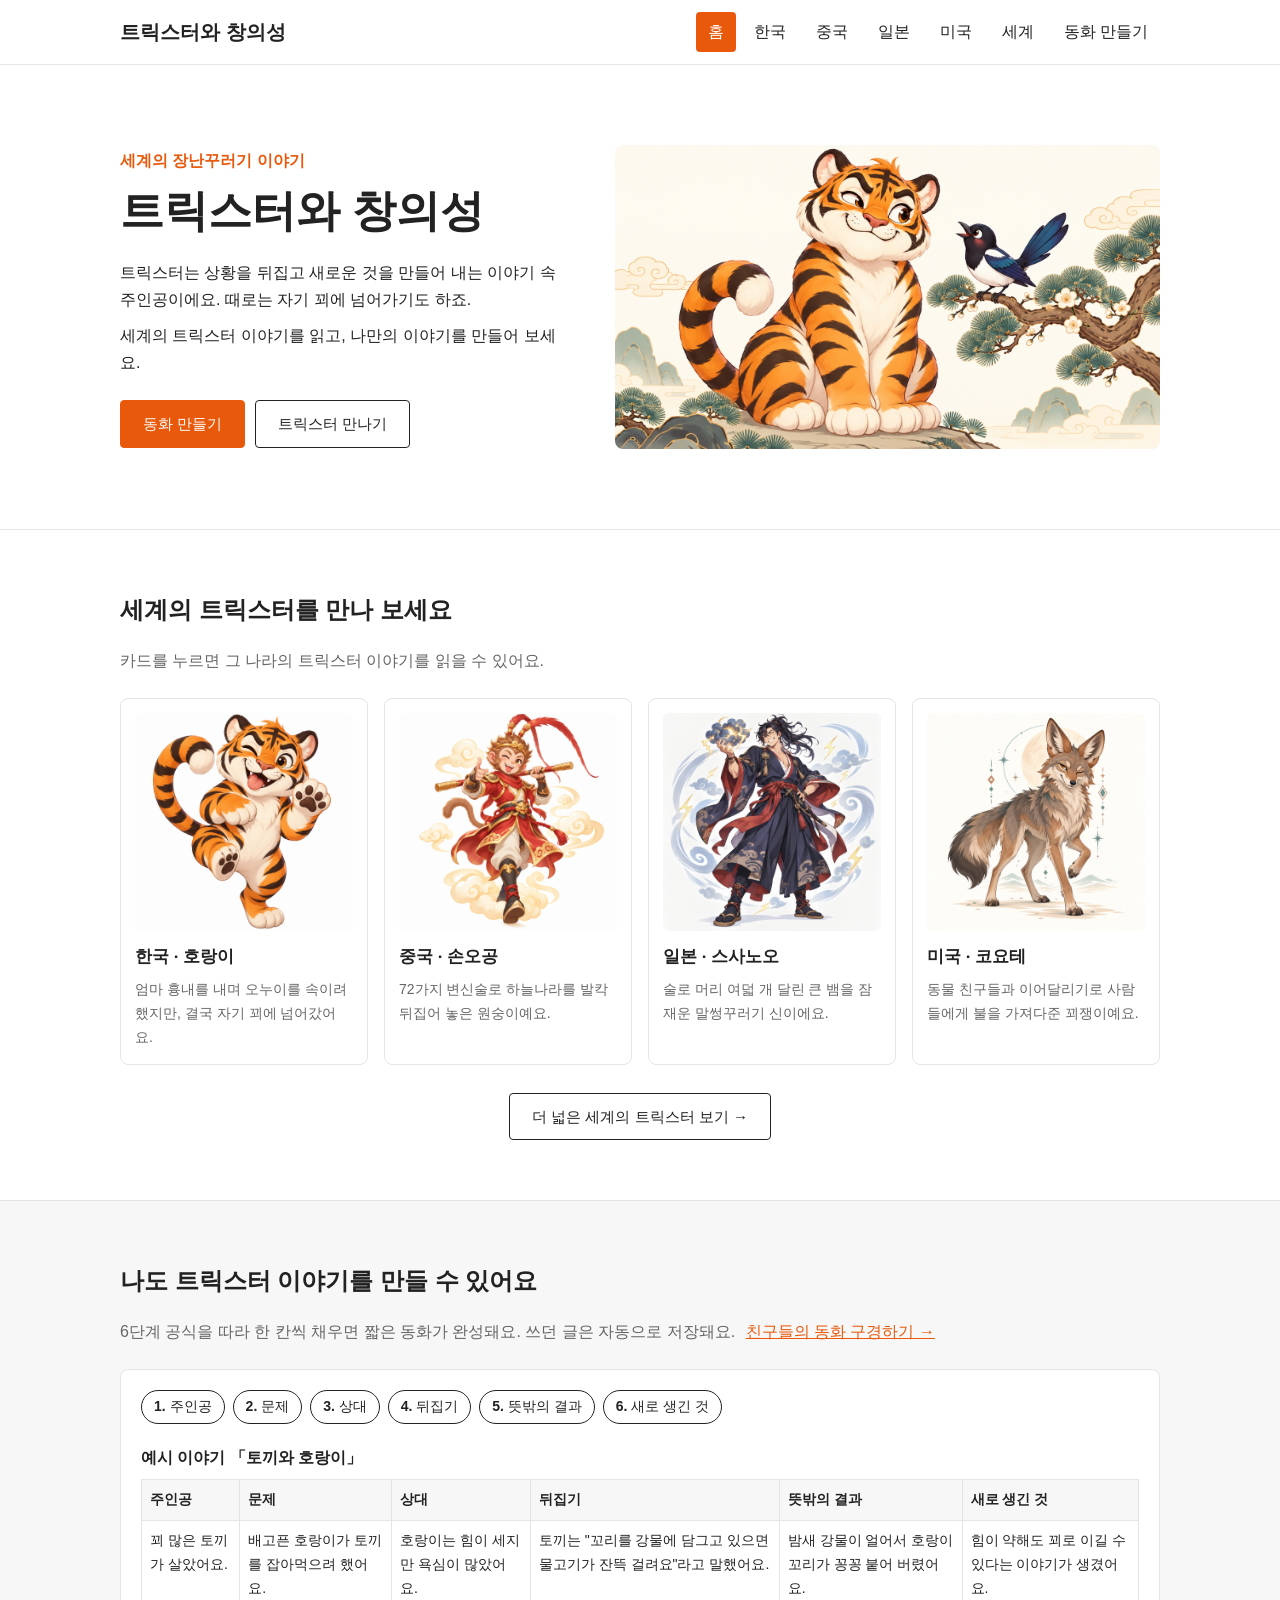
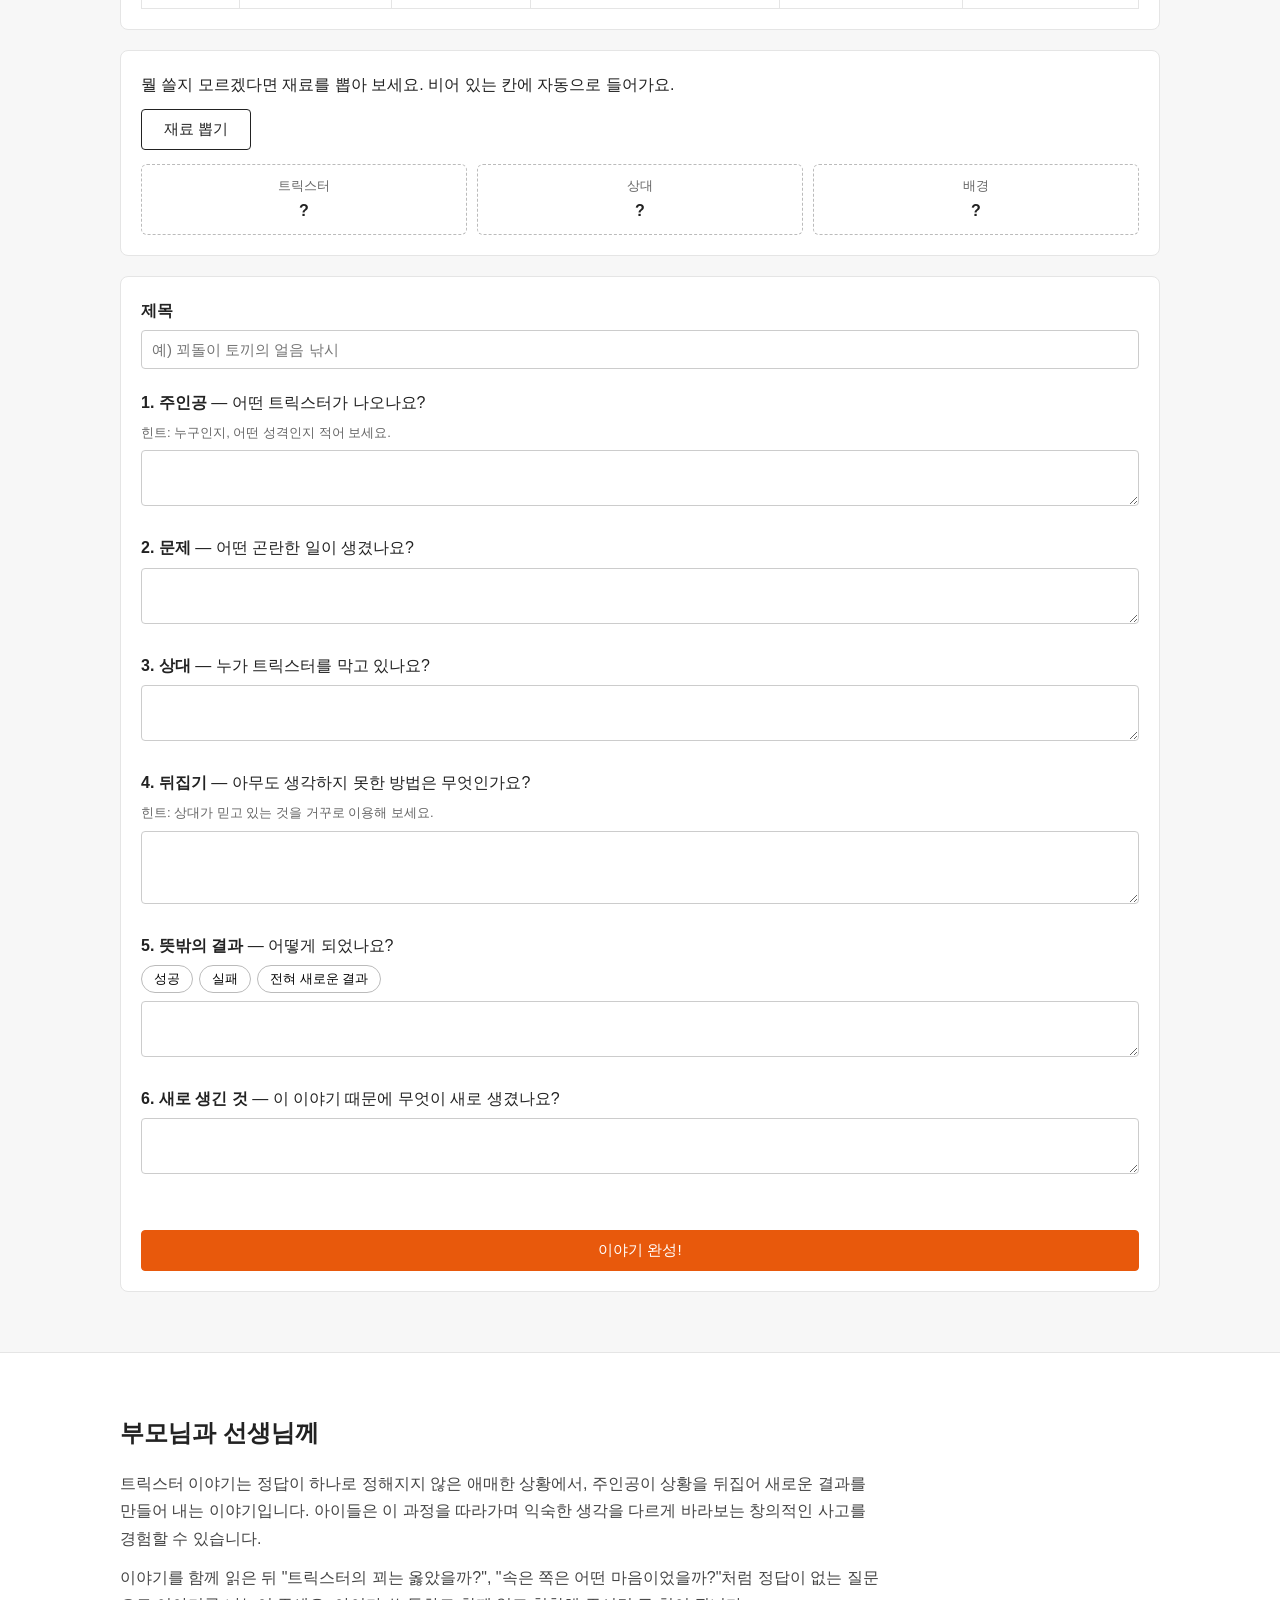
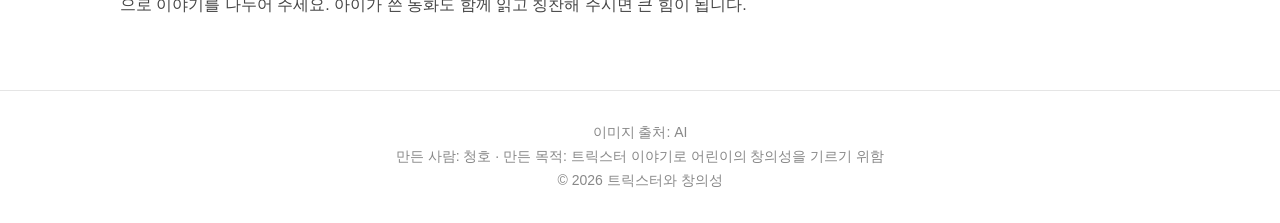
==== index0930.html @ 6929fa67 "ver1.00 Co-Authored-By: Claude Opus 5.5 <noreply@anthropic.com>" ====
<!DOCTYPE html>
<html lang="ko">
<head>
  <meta charset="UTF-8">
  <meta name="viewport" content="width=device-width, initial-scale=1.0">
  <meta name="description" content="세계의 트릭스터 이야기를 읽고, 나만의 트릭스터 동화를 만들어 보는 어린이 창의성 사이트">
  <title>트릭스터와 창의성</title>
  <link rel="stylesheet" href="css/common.css">
  <link rel="stylesheet" href="css/main.css">
</head>
<body>

  <!-- ① 헤더 (메뉴) -->
  <header class="header">
    <div class="container header-inner">
      <a href="index0930.html" class="logo">트릭스터와 창의성</a>

      <!-- 휴대폰에서만 보이는 메뉴 열기 버튼 -->
      <button type="button" class="menu-toggle" aria-label="메뉴 열기">
        <span></span><span></span><span></span>
      </button>

      <nav>
        <ul class="nav-menu">
          <li><a href="index0930.html" class="active">홈</a></li>
          <li><a href="html/korea.html">한국</a></li>
          <li><a href="html/china.html">중국</a></li>
          <li><a href="html/japan.html">일본</a></li>
          <li><a href="html/usa.html">미국</a></li>
          <li><a href="html/world.html">세계</a></li>
          <li><a href="#write">동화 만들기</a></li>
        </ul>
      </nav>
    </div>
  </header>

  <main>
    <!-- ② 히어로 -->
    <section class="hero">
      <div class="container hero-inner">
        <div class="hero-text">
          <p class="hero-label">세계의 장난꾸러기 이야기</p>
          <h1>트릭스터와 창의성</h1>
          <p>
            트릭스터는 상황을 뒤집고 새로운 것을 만들어 내는 이야기 속 주인공이에요.
            때로는 자기 꾀에 넘어가기도 하죠.
          </p>
          <p>세계의 트릭스터 이야기를 읽고, 나만의 이야기를 만들어 보세요.</p>
          <div class="hero-buttons">
            <a href="#write" class="btn btn-dark">동화 만들기</a>
            <a href="#tricksters" class="btn">트릭스터 만나기</a>
          </div>
        </div>
        <img src="img/tiger_main.png" alt="소나무 가지 위의 까치를 바라보며 웃고 있는 호랑이" class="hero-img">
      </div>
    </section>

    <!-- ③ 대표 트릭스터 -->
    <section id="tricksters" class="section">
      <div class="container">
        <h2 class="section-title">세계의 트릭스터를 만나 보세요</h2>
        <p class="section-desc">카드를 누르면 그 나라의 트릭스터 이야기를 읽을 수 있어요.</p>

        <div class="trickster-list">
          <a href="html/korea.html#tiger" class="trickster-card">
            <img src="img/k_tiger.png" alt="한쪽 눈을 찡긋하며 장난스럽게 춤추는 호랑이" class="card-img">
            <h3>한국 · 호랑이</h3>
            <p>엄마 흉내를 내며 오누이를 속이려 했지만, 결국 자기 꾀에 넘어갔어요.</p>
          </a>
          <a href="html/china.html#wukong" class="trickster-card">
            <img src="img/c_sonogong.png" alt="여의봉을 어깨에 메고 구름 위를 걷는 손오공" class="card-img">
            <h3>중국 · 손오공</h3>
            <p>72가지 변신술로 하늘나라를 발칵 뒤집어 놓은 원숭이예요.</p>
          </a>
          <a href="html/japan.html#susanoo" class="trickster-card">
            <img src="img/j_susano.png" alt="손 위에 번개 구름을 띄우고 웃고 있는 스사노오" class="card-img">
            <h3>일본 · 스사노오</h3>
            <p>술로 머리 여덟 개 달린 큰 뱀을 잠재운 말썽꾸러기 신이에요.</p>
          </a>
          <a href="html/usa.html#coyote" class="trickster-card">
            <img src="img/a_coyote.png" alt="보름달 앞에서 한쪽 눈을 찡긋하는 코요테" class="card-img">
            <h3>미국 · 코요테</h3>
            <p>동물 친구들과 이어달리기로 사람들에게 불을 가져다준 꾀쟁이예요.</p>
          </a>
        </div>

        <div class="center">
          <a href="html/world.html" class="btn">더 넓은 세계의 트릭스터 보기 →</a>
        </div>
      </div>
    </section>

    <!-- ④ 동화 만들기 (글쓰기) -->
    <section id="write" class="section write-section">
      <div class="container">
        <h2 class="section-title">나도 트릭스터 이야기를 만들 수 있어요</h2>
        <p class="section-desc">
          6단계 공식을 따라 한 칸씩 채우면 짧은 동화가 완성돼요. 쓰던 글은 자동으로 저장돼요.
          <a href="html/board.html" class="board-link">친구들의 동화 구경하기 →</a>
        </p>

        <!-- 이야기 공식 + 예시 -->
        <div class="formula">
          <ol class="formula-steps">
            <li>주인공</li>
            <li>문제</li>
            <li>상대</li>
            <li>뒤집기</li>
            <li>뜻밖의 결과</li>
            <li>새로 생긴 것</li>
          </ol>

          <p class="example-title">예시 이야기 「토끼와 호랑이」</p>
          <div class="table-wrap">
            <table class="example-table">
              <tr>
                <th>주인공</th><th>문제</th><th>상대</th><th>뒤집기</th><th>뜻밖의 결과</th><th>새로 생긴 것</th>
              </tr>
              <tr>
                <td>꾀 많은 토끼가 살았어요.</td>
                <td>배고픈 호랑이가 토끼를 잡아먹으려 했어요.</td>
                <td>호랑이는 힘이 세지만 욕심이 많았어요.</td>
                <td>토끼는 "꼬리를 강물에 담그고 있으면 물고기가 잔뜩 걸려요"라고 말했어요.</td>
                <td>밤새 강물이 얼어서 호랑이 꼬리가 꽁꽁 붙어 버렸어요.</td>
                <td>힘이 약해도 꾀로 이길 수 있다는 이야기가 생겼어요.</td>
              </tr>
            </table>
          </div>
        </div>

        <!-- 이야기 재료 뽑기 -->
        <div class="pick-box">
          <p>뭘 쓸지 모르겠다면 재료를 뽑아 보세요. 비어 있는 칸에 자동으로 들어가요.</p>
          <button type="button" id="pick-btn" class="btn">재료 뽑기</button>
          <div class="pick-result">
            <div class="pick-item"><span>트릭스터</span><strong id="pick-trickster">?</strong></div>
            <div class="pick-item"><span>상대</span><strong id="pick-rival">?</strong></div>
            <div class="pick-item"><span>배경</span><strong id="pick-place">?</strong></div>
          </div>
        </div>

        <!-- 이야기 쓰기 -->
        <form id="story-form" class="story-form">
          <label class="field">
            <span class="field-name">제목</span>
            <input type="text" id="story-title" maxlength="40" placeholder="예) 꾀돌이 토끼의 얼음 낚시">
          </label>

          <div class="step-box">
            <label for="step1"><b>1. 주인공</b> — 어떤 트릭스터가 나오나요?</label>
            <p class="hint">힌트: 누구인지, 어떤 성격인지 적어 보세요.</p>
            <textarea id="step1" rows="2"></textarea>
          </div>

          <div class="step-box">
            <label for="step2"><b>2. 문제</b> — 어떤 곤란한 일이 생겼나요?</label>
            <textarea id="step2" rows="2"></textarea>
          </div>

          <div class="step-box">
            <label for="step3"><b>3. 상대</b> — 누가 트릭스터를 막고 있나요?</label>
            <textarea id="step3" rows="2"></textarea>
          </div>

          <div class="step-box">
            <label for="step4"><b>4. 뒤집기</b> — 아무도 생각하지 못한 방법은 무엇인가요?</label>
            <p class="hint">힌트: 상대가 믿고 있는 것을 거꾸로 이용해 보세요.</p>
            <textarea id="step4" rows="3"></textarea>
          </div>

          <div class="step-box">
            <label for="step5"><b>5. 뜻밖의 결과</b> — 어떻게 되었나요?</label>
            <div class="choices">
              <button type="button" class="choice" data-result="성공">성공</button>
              <button type="button" class="choice" data-result="실패">실패</button>
              <button type="button" class="choice" data-result="전혀 새로운 결과">전혀 새로운 결과</button>
            </div>
            <textarea id="step5" rows="2"></textarea>
          </div>

          <div class="step-box">
            <label for="step6"><b>6. 새로 생긴 것</b> — 이 이야기 때문에 무엇이 새로 생겼나요?</label>
            <textarea id="step6" rows="2"></textarea>
          </div>

          <p id="form-message" class="form-message"></p>
          <button type="submit" class="btn btn-dark btn-wide">이야기 완성!</button>
        </form>

        <!-- 완성된 동화: [이야기 완성!]을 누르면 나타나요 -->
        <div id="result" class="result" hidden>
          <p class="result-label">나의 트릭스터 동화</p>
          <h3 id="result-title"></h3>
          <p id="result-choice" class="result-choice"></p>
          <p id="result-body" class="result-body"></p>

          <div class="think">
            <p><b>생각해 볼까요?</b></p>
            <ul>
              <li>내가 뒤집은 방법은 새로웠나요?</li>
              <li>속은 쪽은 어떤 기분이었을까요?</li>
              <li>이야기 때문에 무엇이 새로 생겼나요?</li>
            </ul>
          </div>

          <div class="result-buttons">
            <button type="button" id="rewrite-btn" class="btn">다시 쓰기</button>
            <a href="#tricksters" class="btn">트릭스터 이야기 읽으러 가기</a>
            <button type="button" id="board-btn" class="btn btn-dark">게시판에 올리기</button>
          </div>
        </div>
      </div>
    </section>

    <!-- ⑤ 부모님과 선생님께 -->
    <section class="section">
      <div class="container parents">
        <h2 class="section-title">부모님과 선생님께</h2>
        <p>
          트릭스터 이야기는 정답이 하나로 정해지지 않은 애매한 상황에서, 주인공이 상황을 뒤집어
          새로운 결과를 만들어 내는 이야기입니다. 아이들은 이 과정을 따라가며 익숙한 생각을
          다르게 바라보는 창의적인 사고를 경험할 수 있습니다.
        </p>
        <p>
          이야기를 함께 읽은 뒤 "트릭스터의 꾀는 옳았을까?", "속은 쪽은 어떤 마음이었을까?"처럼
          정답이 없는 질문으로 이야기를 나누어 주세요. 아이가 쓴 동화도 함께 읽고 칭찬해 주시면
          큰 힘이 됩니다.
        </p>
      </div>
    </section>
  </main>

  <!-- ⑥ 푸터 -->
  <footer class="footer">
    <div class="container">
      <p>이미지 출처: AI</p>
      <p>만든 사람: 청호 · 만든 목적: 트릭스터 이야기로 어린이의 창의성을 기르기 위함</p>
      <p>&copy; <span id="year"></span> 트릭스터와 창의성</p>
    </div>
  </footer>

  <script src="js/common.js"></script>
  <script src="js/main.js"></script>
</body>
</html>
---- css/common.css ----
/* =========================================
   common.css
   모든 페이지가 함께 쓰는 스타일 (기본 설정, 헤더, 버튼, 푸터)
   ========================================= */

/* ----- 색상 모음: 여기만 바꾸면 사이트 전체 색이 바뀌어요 ----- */
:root {
  --text-color: #222222;   /* 기본 글자색 */
  --sub-color: #666666;    /* 설명 글자색 */
  --point-color: #e8590c;  /* 강조색 (주요 버튼, 현재 메뉴) */
  --line-color: #e5e5e5;   /* 구분선 */
  --soft-bg: #f7f7f7;      /* 연한 회색 배경 */
}

/* ----- 기본 설정 ----- */
* {
  margin: 0;
  padding: 0;
  box-sizing: border-box;
}

html {
  scroll-behavior: smooth;
}

/* 링크로 이동했을 때 고정된 헤더에 제목이 가려지지 않게 */
[id] {
  scroll-margin-top: 80px;
}

body {
  font-family: "Noto Sans KR", "Malgun Gothic", sans-serif;
  background-color: #ffffff;
  color: var(--text-color);
  line-height: 1.7;
}

a {
  color: inherit;
  text-decoration: none;
}

ul {
  list-style: none;
}

/* 내용 폭을 가운데로 맞추는 상자 */
.container {
  max-width: 1080px;
  margin: 0 auto;
  padding: 0 20px;
}

/* 페이지 안의 큰 구역 */
.section {
  padding: 60px 0;
  border-top: 1px solid var(--line-color);
}

.section-title {
  font-size: 24px;
  margin-bottom: 16px;
}

/* ----- 헤더 ----- */
.header {
  position: sticky;
  top: 0;
  z-index: 10;
  background-color: #ffffff;
  border-bottom: 1px solid var(--line-color);
}

.header-inner {
  display: flex;
  justify-content: space-between;
  align-items: center;
  height: 64px;
}

.logo {
  font-size: 20px;
  font-weight: bold;
}

.nav-menu {
  display: flex;
  gap: 6px;
}

.nav-menu a {
  display: block;
  padding: 6px 12px;
  border-radius: 4px;
}

.nav-menu a:hover {
  background-color: var(--soft-bg);
}

/* 지금 보고 있는 페이지의 메뉴 */
.nav-menu a.active {
  background-color: var(--point-color);
  color: #ffffff;
}

/* 휴대폰에서만 보이는 메뉴 열기 버튼 */
.menu-toggle {
  display: none;
  flex-direction: column;
  justify-content: center;
  gap: 4px;
  width: 40px;
  height: 36px;
  padding: 0 9px;
  border: 1px solid var(--text-color);
  border-radius: 4px;
  background-color: #ffffff;
  cursor: pointer;
}

.menu-toggle span {
  display: block;
  height: 2px;
  background-color: var(--text-color);
}

/* ----- 페이지 맨 위 소개 (지역, 동화 만들기, 게시판 페이지) ----- */
.page-intro {
  padding: 60px 0 40px;
}

.page-intro h1 {
  font-size: 34px;
  margin-bottom: 12px;
}

.page-intro p {
  color: var(--sub-color);
}

/* ----- 버튼 ----- */
.btn {
  display: inline-block;
  padding: 10px 22px;
  border: 1px solid var(--text-color);
  border-radius: 4px;
  background-color: #ffffff;
  color: var(--text-color);
  font-size: 15px;
  font-family: inherit;
  cursor: pointer;
}

.btn:hover {
  background-color: var(--soft-bg);
}

/* 다음 행동으로 이끄는 주요 버튼 */
.btn-dark {
  background-color: var(--point-color);
  border-color: var(--point-color);
  color: #ffffff;
}

.btn-dark:hover {
  background-color: #c94c0a;
}

/* ----- 이미지 자리 (나중에 <img>로 바꾸세요) ----- */
.img-box {
  display: flex;
  justify-content: center;
  align-items: center;
  background-color: #eeeeee;
  color: #999999;
  font-size: 14px;
  border-radius: 6px;
}

/* ----- 푸터 ----- */
.footer {
  padding: 30px 0;
  border-top: 1px solid var(--line-color);
  color: #888888;
  font-size: 14px;
  text-align: center;
}

/* ----- 휴대폰 화면 (768px 이하) ----- */
@media (max-width: 768px) {
  .menu-toggle {
    display: flex;
  }

  /* 메뉴는 평소에 숨겨 두고, 메뉴 열기 버튼을 누르면 보여줌 */
  .nav-menu {
    display: none;
    position: absolute;
    top: 64px;
    left: 0;
    right: 0;
    flex-direction: column;
    gap: 0;
    padding: 10px 20px;
    background-color: #ffffff;
    border-bottom: 1px solid var(--line-color);
  }

  .nav-menu.open {
    display: flex;
  }

  .nav-menu a {
    padding: 10px 12px;
  }

  .page-intro h1 {
    font-size: 26px;
  }

  .section {
    padding: 40px 0;
  }
}
---- css/main.css ----
/* =========================================
   main.css
   메인화면(index0930.html)에서만 쓰는 스타일
   ========================================= */

.section-desc {
  color: var(--sub-color);
  margin-bottom: 24px;
}

.board-link {
  display: inline-block;
  margin-left: 6px;
  color: var(--point-color);
  text-decoration: underline;
}

.center {
  text-align: center;
  margin-top: 28px;
}

/* ----- ② 히어로 ----- */
.hero {
  padding: 80px 0;
}

.hero-inner {
  display: flex;
  align-items: center;
  gap: 40px;
}

.hero-text {
  flex: 1;
}

.hero-label {
  color: var(--point-color);
  font-weight: bold;
  margin-bottom: 8px;
}

.hero h1 {
  font-size: 44px;
  line-height: 1.3;
  margin-bottom: 20px;
}

.hero-text p {
  margin-bottom: 8px;
}

.hero-buttons {
  display: flex;
  gap: 10px;
  margin-top: 24px;
}

/* 가로로 긴 그림: 글 옆 칸을 채우고 원래 비율 그대로 보여줌 */
.hero-img {
  display: block;
  flex: 1.2;
  min-width: 0;
  width: 100%;
  height: auto;
  border-radius: 8px;
}

/* ----- ③ 대표 트릭스터 카드 ----- */
.trickster-list {
  display: grid;
  grid-template-columns: repeat(4, 1fr); /* 한 줄에 4개 */
  gap: 16px;
}

.trickster-card {
  display: block;
  padding: 14px;
  border: 1px solid var(--line-color);
  border-radius: 8px;
}

.trickster-card:hover {
  border-color: var(--point-color);
}

/* 카드 그림: 정사각형으로 보여줌 (그림이 정사각형이라 잘리지 않아요) */
.card-img {
  display: block;
  width: 100%;
  aspect-ratio: 1 / 1;
  margin-bottom: 12px;
  object-fit: cover;
  border-radius: 6px;
  background-color: #eeeeee;
}

.trickster-card h3 {
  font-size: 17px;
  margin-bottom: 6px;
}

.trickster-card p {
  font-size: 14px;
  color: var(--sub-color);
}

/* ----- ④ 동화 만들기 ----- */
.write-section {
  background-color: var(--soft-bg);
}

/* 이야기 공식 */
.formula {
  background-color: #ffffff;
  border: 1px solid var(--line-color);
  border-radius: 8px;
  padding: 20px;
  margin-bottom: 20px;
}

.formula-steps {
  display: flex;
  flex-wrap: wrap;
  gap: 8px;
  list-style: none;
  counter-reset: step;
  margin-bottom: 20px;
}

.formula-steps li {
  counter-increment: step;
  padding: 4px 12px;
  border: 1px solid var(--text-color);
  border-radius: 20px;
  font-size: 14px;
}

.formula-steps li::before {
  content: counter(step) ". ";
  font-weight: bold;
}

.example-title {
  font-weight: bold;
  margin-bottom: 8px;
}

/* 표가 화면보다 넓으면 표만 옆으로 밀어서 보기 */
.table-wrap {
  overflow-x: auto;
}

.example-table {
  width: 100%;
  min-width: 640px;
  border-collapse: collapse;
  font-size: 14px;
}

.example-table th,
.example-table td {
  border: 1px solid var(--line-color);
  padding: 8px;
  text-align: left;
  vertical-align: top;
}

.example-table th {
  background-color: var(--soft-bg);
}

/* 재료 뽑기 */
.pick-box {
  background-color: #ffffff;
  border: 1px solid var(--line-color);
  border-radius: 8px;
  padding: 20px;
  margin-bottom: 20px;
}

.pick-box p {
  margin-bottom: 10px;
}

.pick-result {
  display: grid;
  grid-template-columns: repeat(3, 1fr);
  gap: 10px;
  margin-top: 14px;
}

.pick-item {
  border: 1px dashed #bbbbbb;
  border-radius: 6px;
  padding: 10px;
  text-align: center;
}

.pick-item span {
  display: block;
  font-size: 13px;
  color: var(--sub-color);
}

/* 이야기 쓰기 */
.story-form {
  background-color: #ffffff;
  border: 1px solid var(--line-color);
  border-radius: 8px;
  padding: 20px;
}

.field-name {
  display: block;
  font-weight: bold;
  margin-bottom: 6px;
}

.story-form input,
.story-form textarea {
  width: 100%;
  padding: 10px;
  border: 1px solid #cccccc;
  border-radius: 4px;
  font-size: 15px;
  font-family: inherit;
  resize: vertical;
}

.story-form input:focus,
.story-form textarea:focus {
  outline: 2px solid var(--point-color);
  border-color: transparent;
}

.step-box {
  margin-top: 20px;
}

.step-box label {
  display: block;
  margin-bottom: 6px;
}

.hint {
  font-size: 13px;
  color: var(--sub-color);
  margin-bottom: 6px;
}

/* 뜻밖의 결과 선택 버튼 */
.choices {
  display: flex;
  flex-wrap: wrap;
  gap: 6px;
  margin-bottom: 8px;
}

.choice {
  padding: 4px 12px;
  border: 1px solid #bbbbbb;
  border-radius: 20px;
  background-color: #ffffff;
  font-family: inherit;
  cursor: pointer;
}

.choice.selected {
  background-color: var(--text-color);
  border-color: var(--text-color);
  color: #ffffff;
}

.form-message {
  min-height: 24px;
  margin: 16px 0 8px;
  color: #d6336c;
  font-size: 14px;
}

.btn-wide {
  width: 100%;
}

/* 완성된 동화 */
.result {
  margin-top: 24px;
  background-color: #ffffff;
  border: 2px solid var(--point-color);
  border-radius: 8px;
  padding: 28px;
}

.result-label {
  color: var(--point-color);
  font-weight: bold;
  font-size: 14px;
}

.result h3 {
  font-size: 24px;
  margin: 4px 0 6px;
}

.result-choice {
  font-size: 14px;
  color: var(--sub-color);
  margin-bottom: 14px;
}

.result-body {
  font-size: 17px;
  line-height: 1.9;
  margin-bottom: 24px;
}

.think {
  background-color: var(--soft-bg);
  border-radius: 6px;
  padding: 14px 18px;
  margin-bottom: 20px;
}

.think ul {
  list-style: disc;
  padding-left: 20px;
}

.result-buttons {
  display: flex;
  flex-wrap: wrap;
  gap: 8px;
}

/* ----- ⑤ 부모님과 선생님께 ----- */
.parents p {
  max-width: 760px;
  margin-bottom: 12px;
  color: #444444;
}

/* ----- 휴대폰 화면 (768px 이하) ----- */
@media (max-width: 768px) {
  .hero {
    padding: 40px 0;
  }

  /* 글과 이미지를 세로로 쌓기 */
  .hero-inner {
    flex-direction: column-reverse;
    gap: 24px;
  }

  .hero-img {
    flex: none;
  }

  .hero h1 {
    font-size: 32px;
  }

  /* 주요 버튼을 가로 전체 너비로 */
  .hero-buttons {
    flex-direction: column;
  }

  .hero-buttons .btn {
    text-align: center;
  }

  /* 카드를 2×2로 */
  .trickster-list {
    grid-template-columns: repeat(2, 1fr);
    gap: 10px;
  }

  .trickster-card p {
    display: none; /* 좁은 화면에서는 설명 숨기기 */
  }

  .pick-result {
    grid-template-columns: 1fr;
  }

  .result {
    padding: 20px;
  }

  .result-buttons .btn {
    width: 100%;
    text-align: center;
  }
}
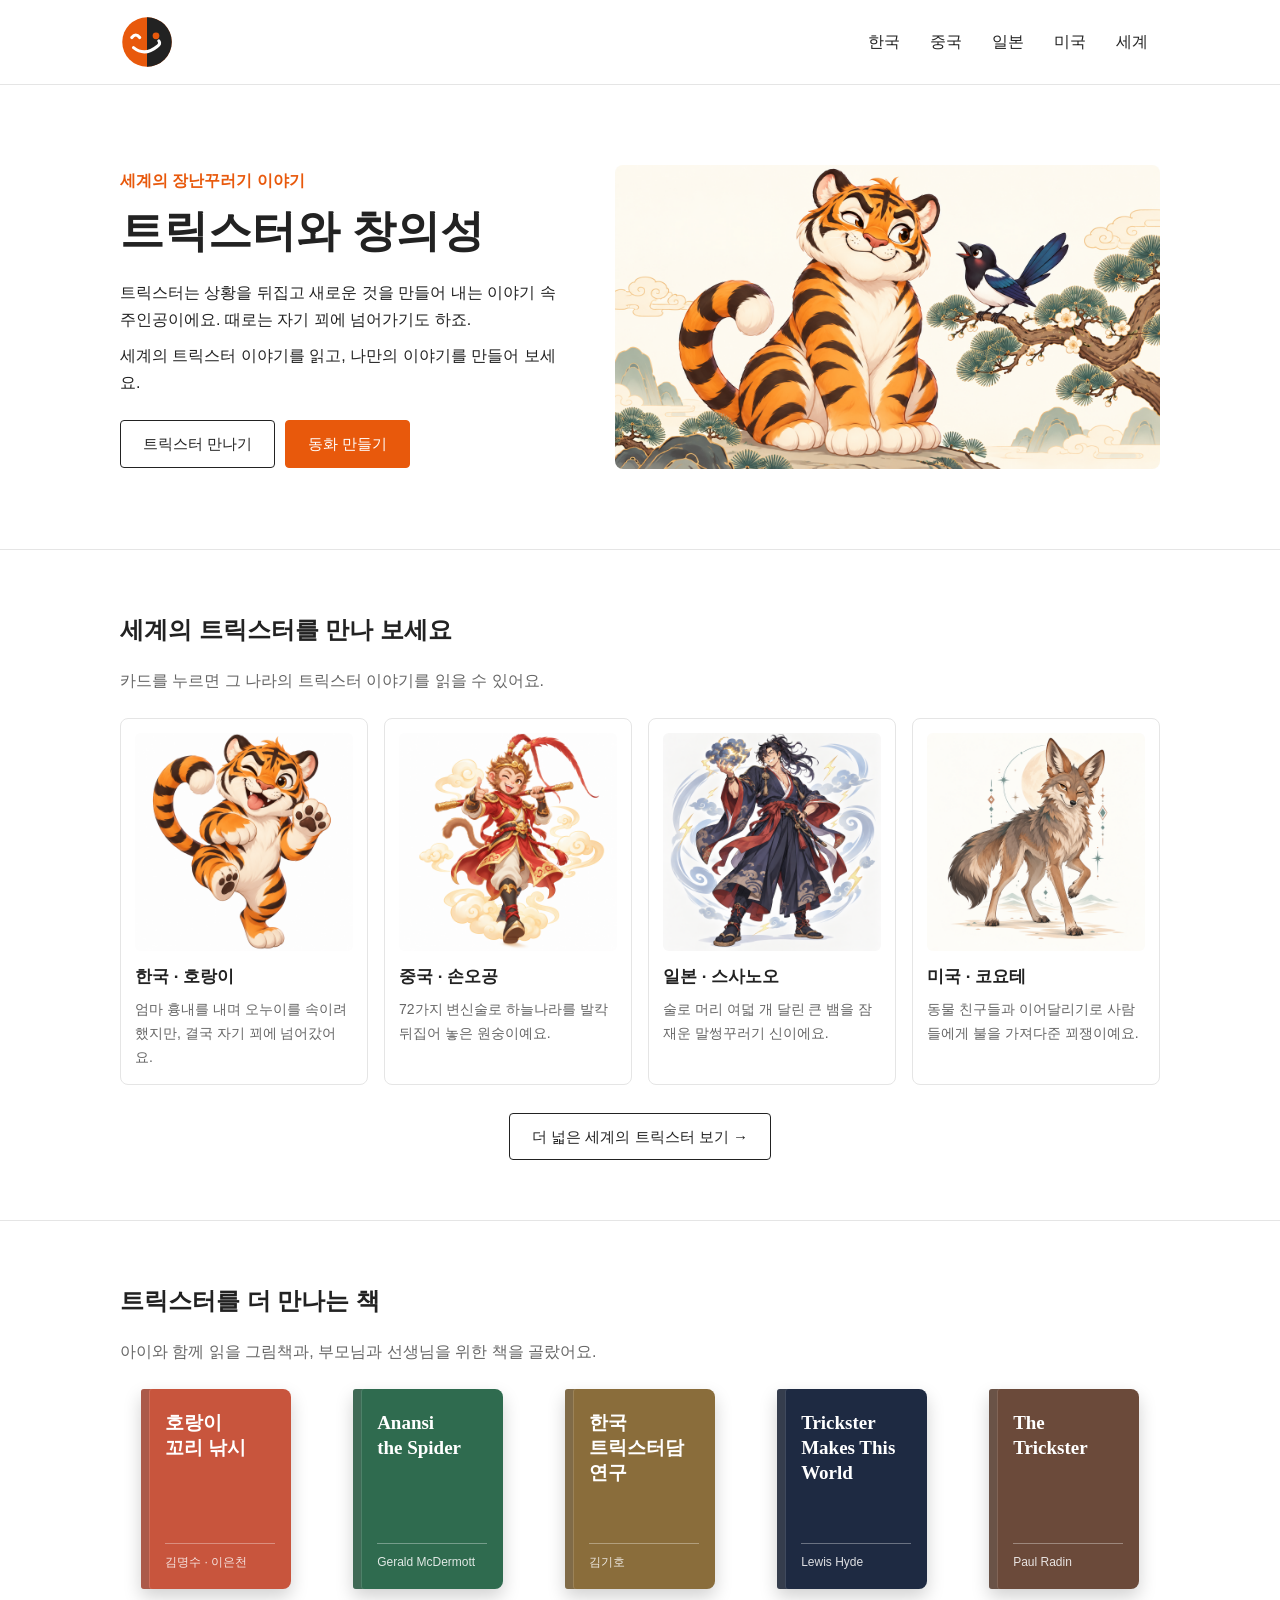
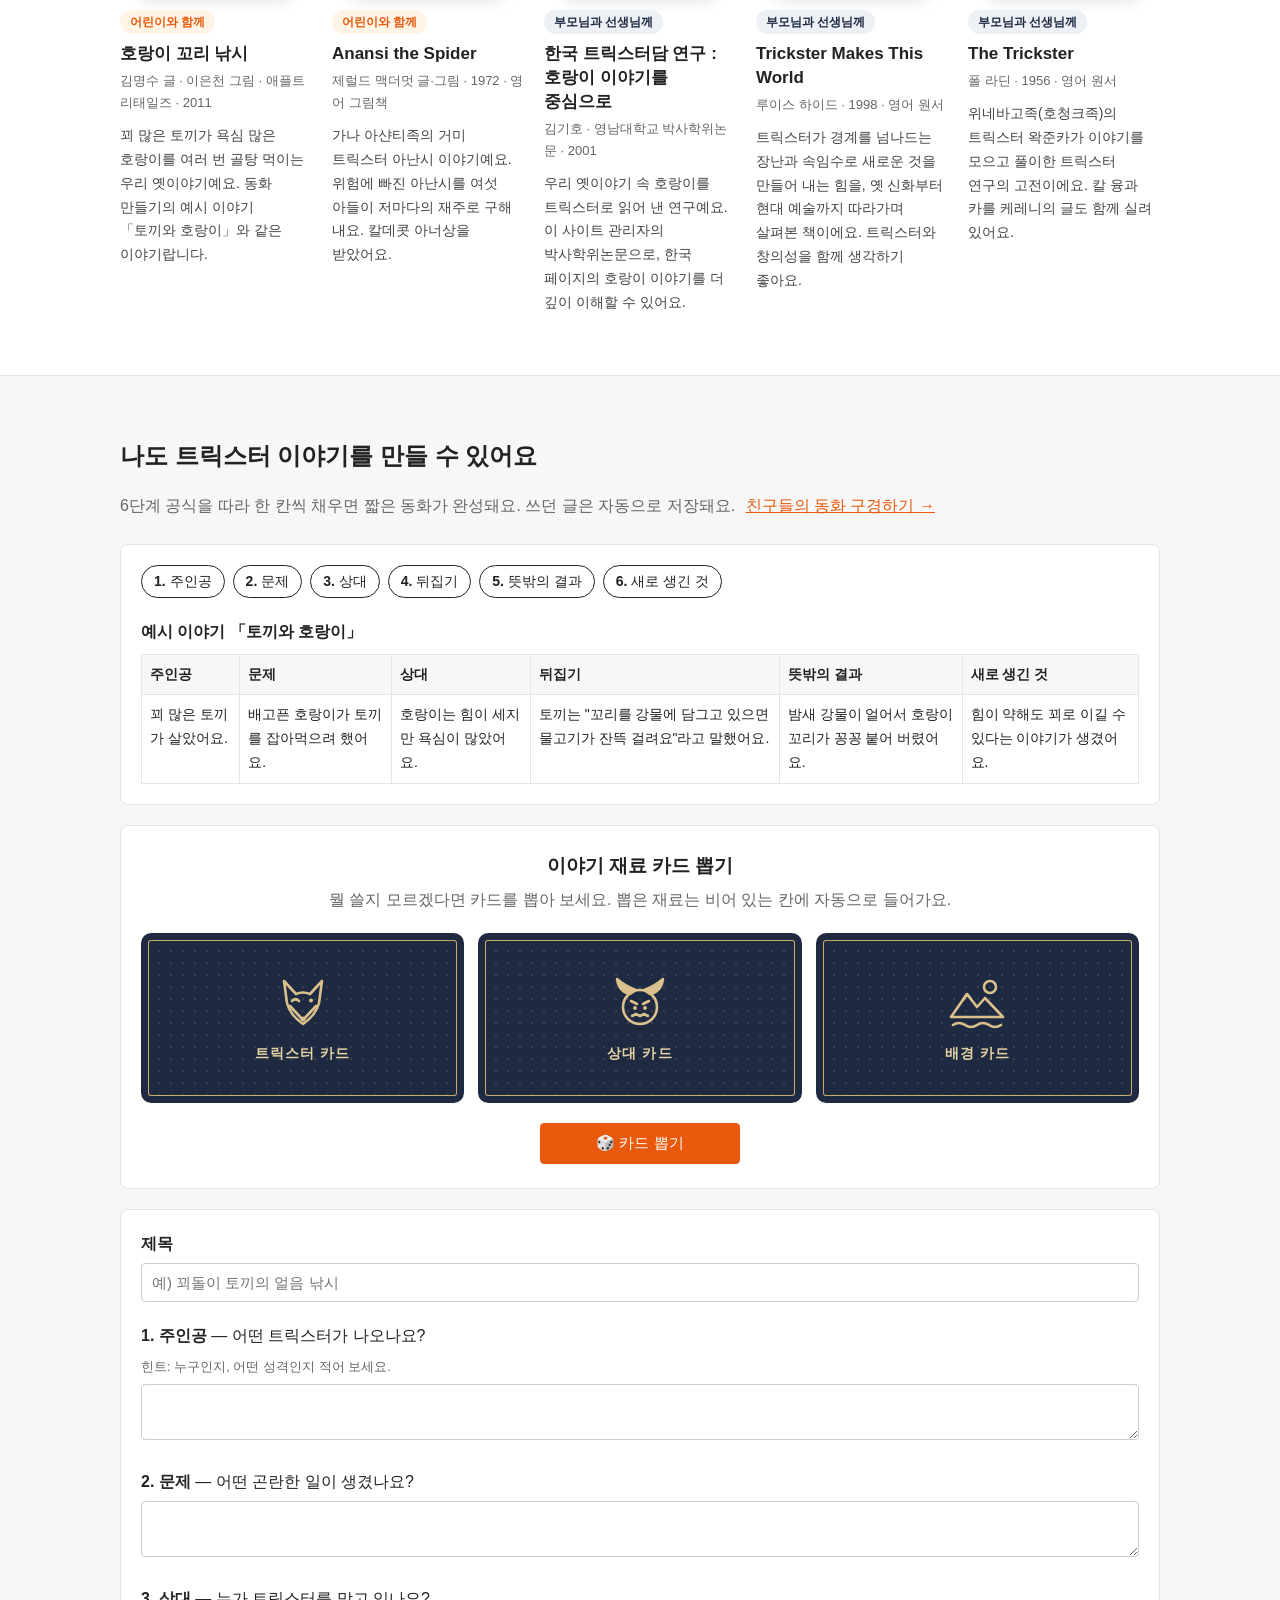
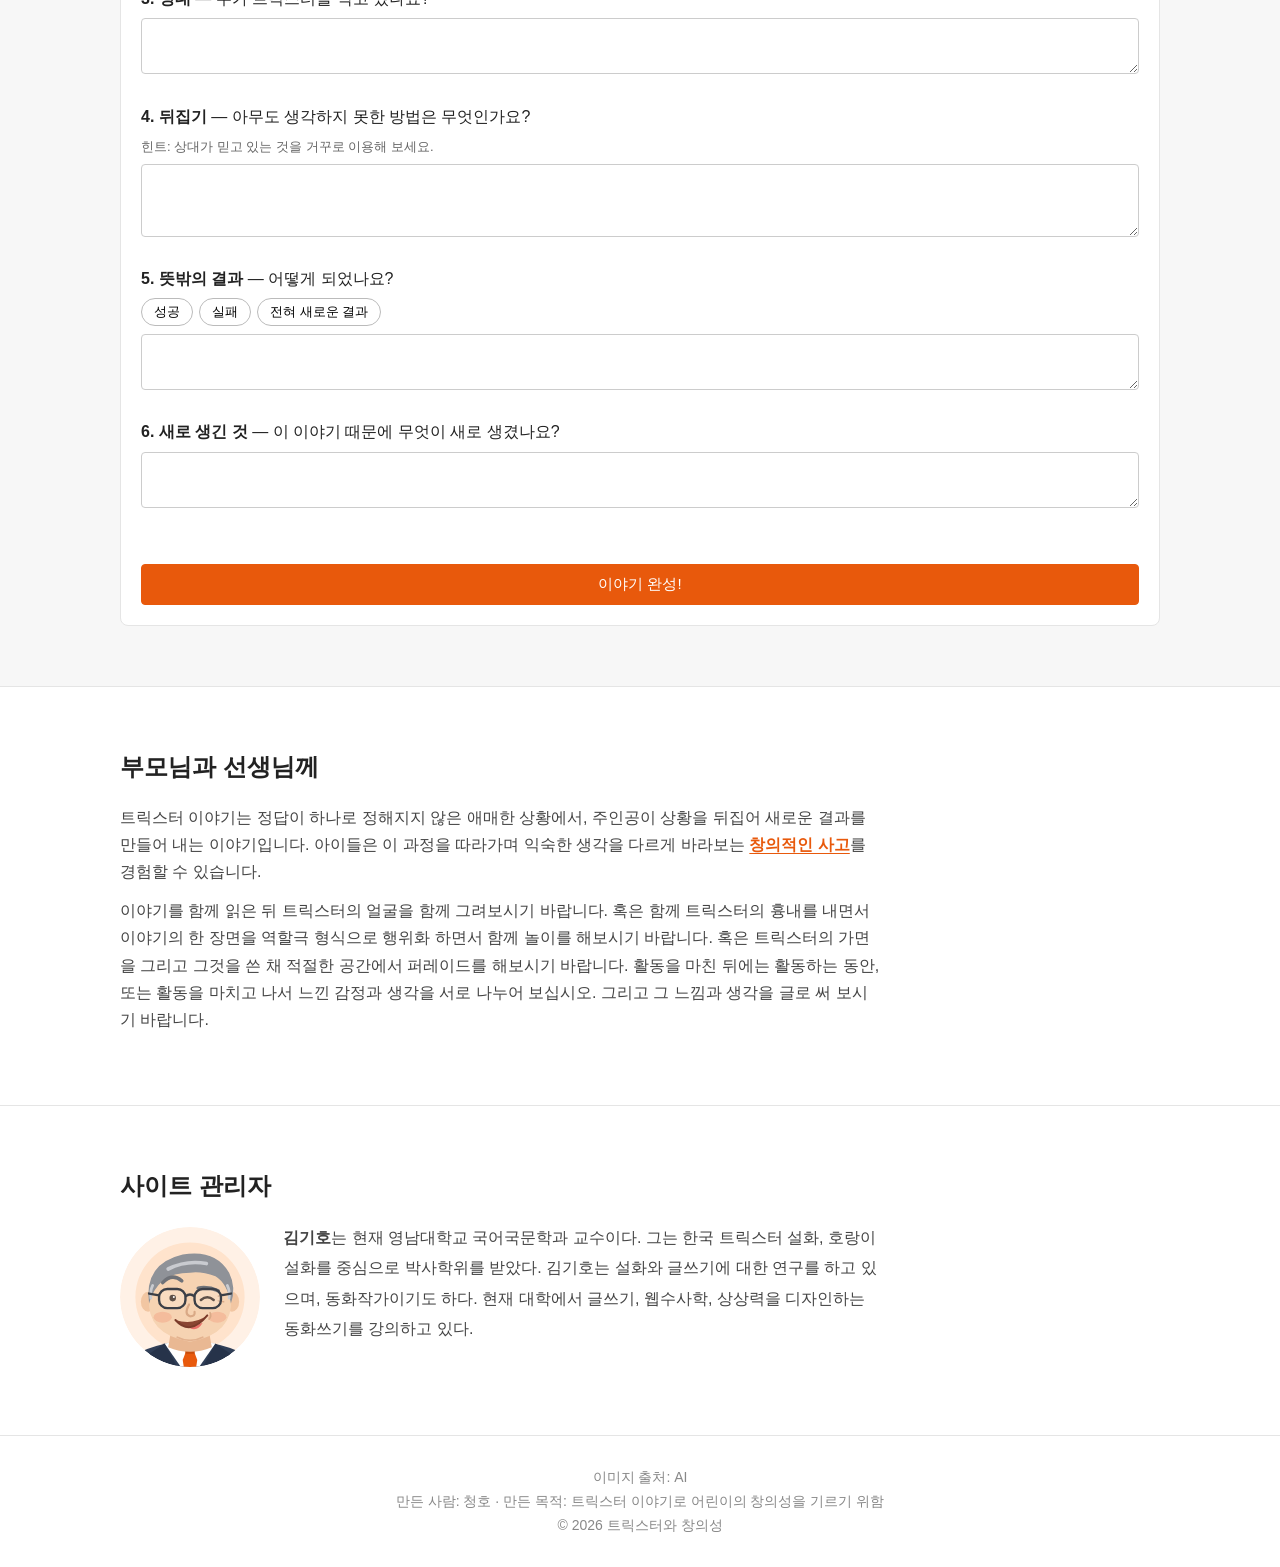
==== commit 576362e3: "ver1.01 Co-Authored-By: Claude Opus 5.5 <noreply@anthropic.com>" ====
--- a/index0930.html
+++ b/index0930.html
@@ -5,6 +5,7 @@
   <meta name="viewport" content="width=device-width, initial-scale=1.0">
   <meta name="description" content="세계의 트릭스터 이야기를 읽고, 나만의 트릭스터 동화를 만들어 보는 어린이 창의성 사이트">
   <title>트릭스터와 창의성</title>
+  <link rel="icon" href="img/logo.svg" type="image/svg+xml">
   <link rel="stylesheet" href="css/common.css">
   <link rel="stylesheet" href="css/main.css">
 </head>
@@ -13,7 +14,7 @@
   <!-- ① 헤더 (메뉴) -->
   <header class="header">
     <div class="container header-inner">
-      <a href="index0930.html" class="logo">트릭스터와 창의성</a>
+      <a href="index0930.html" class="logo" title="홈으로"><img src="img/logo.svg" alt="트릭스터와 창의성 (홈으로)" class="logo-img"></a>
 
       <!-- 휴대폰에서만 보이는 메뉴 열기 버튼 -->
       <button type="button" class="menu-toggle" aria-label="메뉴 열기">
@@ -22,13 +23,11 @@
 
       <nav>
         <ul class="nav-menu">
-          <li><a href="index0930.html" class="active">홈</a></li>
           <li><a href="html/korea.html">한국</a></li>
           <li><a href="html/china.html">중국</a></li>
           <li><a href="html/japan.html">일본</a></li>
           <li><a href="html/usa.html">미국</a></li>
           <li><a href="html/world.html">세계</a></li>
-          <li><a href="#write">동화 만들기</a></li>
         </ul>
       </nav>
     </div>
@@ -47,8 +46,8 @@
           </p>
           <p>세계의 트릭스터 이야기를 읽고, 나만의 이야기를 만들어 보세요.</p>
           <div class="hero-buttons">
+            <a href="#tricksters" class="btn">트릭스터 만나기</a>
             <a href="#write" class="btn btn-dark">동화 만들기</a>
-            <a href="#tricksters" class="btn">트릭스터 만나기</a>
           </div>
         </div>
         <img src="img/tiger_main.png" alt="소나무 가지 위의 까치를 바라보며 웃고 있는 호랑이" class="hero-img">
@@ -90,6 +89,88 @@
       </div>
     </section>
 
+    <!-- ③-2 트릭스터 관련 책 -->
+    <!-- 책을 바꾸거나 추가하려면 <article class="book-card"> 블록을 복사해서 고치세요.
+         표지 색은 book-cover 의 style="background-color: ..." 를 바꾸면 돼요. -->
+    <section id="books" class="section">
+      <div class="container">
+        <h2 class="section-title">트릭스터를 더 만나는 책</h2>
+        <p class="section-desc">아이와 함께 읽을 그림책과, 부모님과 선생님을 위한 책을 골랐어요.</p>
+
+        <div class="book-list">
+          <article class="book-card">
+            <div class="book-cover" style="background-color: #c8553d;">
+              <span class="book-cover-title">호랑이<br>꼬리 낚시</span>
+              <span class="book-cover-author">김명수 · 이은천</span>
+            </div>
+            <span class="book-tag">어린이와 함께</span>
+            <h3>호랑이 꼬리 낚시</h3>
+            <p class="book-info">김명수 글 · 이은천 그림 · 애플트리태일즈 · 2011</p>
+            <p class="book-desc">
+              꾀 많은 토끼가 욕심 많은 호랑이를 여러 번 골탕 먹이는 우리 옛이야기예요.
+              동화 만들기의 예시 이야기 「토끼와 호랑이」와 같은 이야기랍니다.
+            </p>
+          </article>
+
+          <article class="book-card">
+            <div class="book-cover" style="background-color: #2f6b4f;">
+              <span class="book-cover-title">Anansi<br>the Spider</span>
+              <span class="book-cover-author">Gerald McDermott</span>
+            </div>
+            <span class="book-tag">어린이와 함께</span>
+            <h3>Anansi the Spider</h3>
+            <p class="book-info">제럴드 맥더멋 글·그림 · 1972 · 영어 그림책</p>
+            <p class="book-desc">
+              가나 아샨티족의 거미 트릭스터 아난시 이야기예요.
+              위험에 빠진 아난시를 여섯 아들이 저마다의 재주로 구해 내요. 칼데콧 아너상을 받았어요.
+            </p>
+          </article>
+
+          <article class="book-card">
+            <div class="book-cover" style="background-color: #8a6d3b;">
+              <span class="book-cover-title">한국<br>트릭스터담<br>연구</span>
+              <span class="book-cover-author">김기호</span>
+            </div>
+            <span class="book-tag book-tag-adult">부모님과 선생님께</span>
+            <h3>한국 트릭스터담 연구 : 호랑이 이야기를 중심으로</h3>
+            <p class="book-info">김기호 · 영남대학교 박사학위논문 · 2001</p>
+            <p class="book-desc">
+              우리 옛이야기 속 호랑이를 트릭스터로 읽어 낸 연구예요.
+              이 사이트 관리자의 박사학위논문으로, 한국 페이지의 호랑이 이야기를 더 깊이 이해할 수 있어요.
+            </p>
+          </article>
+
+          <article class="book-card">
+            <div class="book-cover" style="background-color: #1e2a42;">
+              <span class="book-cover-title">Trickster<br>Makes This<br>World</span>
+              <span class="book-cover-author">Lewis Hyde</span>
+            </div>
+            <span class="book-tag book-tag-adult">부모님과 선생님께</span>
+            <h3>Trickster Makes This World</h3>
+            <p class="book-info">루이스 하이드 · 1998 · 영어 원서</p>
+            <p class="book-desc">
+              트릭스터가 경계를 넘나드는 장난과 속임수로 새로운 것을 만들어 내는 힘을,
+              옛 신화부터 현대 예술까지 따라가며 살펴본 책이에요. 트릭스터와 창의성을 함께 생각하기 좋아요.
+            </p>
+          </article>
+
+          <article class="book-card">
+            <div class="book-cover" style="background-color: #6b4a3a;">
+              <span class="book-cover-title">The<br>Trickster</span>
+              <span class="book-cover-author">Paul Radin</span>
+            </div>
+            <span class="book-tag book-tag-adult">부모님과 선생님께</span>
+            <h3>The Trickster</h3>
+            <p class="book-info">폴 라딘 · 1956 · 영어 원서</p>
+            <p class="book-desc">
+              위네바고족(호청크족)의 트릭스터 왁준카가 이야기를 모으고 풀이한 트릭스터 연구의 고전이에요.
+              칼 융과 카를 케레니의 글도 함께 실려 있어요.
+            </p>
+          </article>
+        </div>
+      </div>
+    </section>
+
     <!-- ④ 동화 만들기 (글쓰기) -->
     <section id="write" class="section write-section">
       <div class="container">
@@ -128,15 +209,49 @@
           </div>
         </div>
 
-        <!-- 이야기 재료 뽑기 -->
+        <!-- 이야기 재료 뽑기: 뒤집힌 카드 3장을 뽑으면 한 장씩 뒤집혀요 -->
         <div class="pick-box">
-          <p>뭘 쓸지 모르겠다면 재료를 뽑아 보세요. 비어 있는 칸에 자동으로 들어가요.</p>
-          <button type="button" id="pick-btn" class="btn">재료 뽑기</button>
+          <h3 class="pick-title">이야기 재료 카드 뽑기</h3>
+          <p>뭘 쓸지 모르겠다면 카드를 뽑아 보세요. 뽑은 재료는 비어 있는 칸에 자동으로 들어가요.</p>
           <div class="pick-result">
-            <div class="pick-item"><span>트릭스터</span><strong id="pick-trickster">?</strong></div>
-            <div class="pick-item"><span>상대</span><strong id="pick-rival">?</strong></div>
-            <div class="pick-item"><span>배경</span><strong id="pick-place">?</strong></div>
-          </div>
+            <div class="pick-card">
+              <div class="pick-card-inner">
+                <div class="pick-card-back">
+                  <img src="img/card-trickster.svg" alt="" class="pick-icon">
+                  <span class="pick-name">트릭스터 카드</span>
+                </div>
+                <div class="pick-card-front">
+                  <span class="pick-name">트릭스터</span>
+                  <strong id="pick-trickster"></strong>
+                </div>
+              </div>
+            </div>
+            <div class="pick-card">
+              <div class="pick-card-inner">
+                <div class="pick-card-back">
+                  <img src="img/card-rival.svg" alt="" class="pick-icon">
+                  <span class="pick-name">상대 카드</span>
+                </div>
+                <div class="pick-card-front">
+                  <span class="pick-name">상대</span>
+                  <strong id="pick-rival"></strong>
+                </div>
+              </div>
+            </div>
+            <div class="pick-card">
+              <div class="pick-card-inner">
+                <div class="pick-card-back">
+                  <img src="img/card-place.svg" alt="" class="pick-icon">
+                  <span class="pick-name">배경 카드</span>
+                </div>
+                <div class="pick-card-front">
+                  <span class="pick-name">배경</span>
+                  <strong id="pick-place"></strong>
+                </div>
+              </div>
+            </div>
+          </div>
+          <button type="button" id="pick-btn" class="btn btn-dark pick-btn">🎲 카드 뽑기</button>
         </div>
 
         <!-- 이야기 쓰기 -->
@@ -219,18 +334,36 @@
         <p>
           트릭스터 이야기는 정답이 하나로 정해지지 않은 애매한 상황에서, 주인공이 상황을 뒤집어
           새로운 결과를 만들어 내는 이야기입니다. 아이들은 이 과정을 따라가며 익숙한 생각을
-          다르게 바라보는 창의적인 사고를 경험할 수 있습니다.
+          다르게 바라보는 <a href="https://lewishyde.com/trickster/" target="_blank" rel="noopener" class="text-link" title="Lewis Hyde – Trickster (새 탭에서 열림)">창의적인 사고</a>를 경험할 수 있습니다.
         </p>
         <p>
-          이야기를 함께 읽은 뒤 "트릭스터의 꾀는 옳았을까?", "속은 쪽은 어떤 마음이었을까?"처럼
-          정답이 없는 질문으로 이야기를 나누어 주세요. 아이가 쓴 동화도 함께 읽고 칭찬해 주시면
-          큰 힘이 됩니다.
+          이야기를 함께 읽은 뒤 트릭스터의 얼굴을 함께 그려보시기 바랍니다.
+          혹은 함께 트릭스터의 흉내를 내면서 이야기의 한 장면을 역할극 형식으로 행위화 하면서 함께 놀이를 해보시기 바랍니다.
+          혹은 트릭스터의 가면을 그리고 그것을 쓴 채 적절한 공간에서 퍼레이드를 해보시기 바랍니다.
+          활동을 마친 뒤에는 활동하는 동안, 또는 활동을 마치고 나서 느낀 감정과 생각을 서로 나누어 보십시오.
+          그리고 그 느낌과 생각을 글로 써 보시기 바랍니다.
         </p>
       </div>
     </section>
+
+    <!-- ⑥ 사이트 관리자 소개 -->
+    <section class="section">
+      <div class="container">
+        <h2 class="section-title">사이트 관리자</h2>
+        <div class="admin-box">
+          <!-- 관리자 일러스트(img/admin.svg). 실제 사진으로 바꾸려면 src 를 사진 파일 이름으로 바꾸세요 -->
+          <img src="img/admin.svg" alt="사이트 관리자를 표현한 일러스트: 안경을 쓰고 웃고 있는 교수" class="admin-photo">
+          <p>
+            <strong>김기호</strong>는 현재 영남대학교 국어국문학과 교수이다. 그는 한국 트릭스터 설화,
+            호랑이 설화를 중심으로 박사학위를 받았다. 김기호는 설화와 글쓰기에 대한 연구를 하고 있으며,
+            동화작가이기도 하다. 현재 대학에서 글쓰기, 웹수사학, 상상력을 디자인하는 동화쓰기를 강의하고 있다.
+          </p>
+        </div>
+      </div>
+    </section>
   </main>
 
-  <!-- ⑥ 푸터 -->
+  <!-- ⑦ 푸터 -->
   <footer class="footer">
     <div class="container">
       <p>이미지 출처: AI</p>
--- a/css/common.css
+++ b/css/common.css
@@ -25,7 +25,7 @@
 
 /* 링크로 이동했을 때 고정된 헤더에 제목이 가려지지 않게 */
 [id] {
-  scroll-margin-top: 80px;
+  scroll-margin-top: 100px;
 }
 
 body {
@@ -75,12 +75,24 @@
   display: flex;
   justify-content: space-between;
   align-items: center;
-  height: 64px;
+  height: 84px;
 }
 
 .logo {
-  font-size: 20px;
-  font-weight: bold;
+  display: block;
+}
+
+/* 로고 기호 (img/logo.svg) */
+.logo-img {
+  display: block;
+  width: 54px;
+  height: 54px;
+  transition: transform 0.3s;
+}
+
+/* 마우스를 올리면 살짝 기울어지며 장난을 쳐요 */
+.logo:hover .logo-img {
+  transform: rotate(-12deg) scale(1.08);
 }
 
 .nav-menu {
@@ -191,13 +203,14 @@
 @media (max-width: 768px) {
   .menu-toggle {
     display: flex;
+    margin-left: auto; /* 메뉴 열기 버튼을 오른쪽 끝으로 */
   }
 
   /* 메뉴는 평소에 숨겨 두고, 메뉴 열기 버튼을 누르면 보여줌 */
   .nav-menu {
     display: none;
     position: absolute;
-    top: 64px;
+    top: 84px;
     left: 0;
     right: 0;
     flex-direction: column;
--- a/css/main.css
+++ b/css/main.css
@@ -106,6 +106,86 @@
   color: var(--sub-color);
 }
 
+/* ----- ③-2 트릭스터 관련 책 ----- */
+.book-list {
+  display: grid;
+  grid-template-columns: repeat(5, 1fr); /* 한 줄에 5권 */
+  gap: 20px;
+}
+
+/* 책 표지: 사진 대신 색과 제목으로 만든 책 모양 */
+.book-cover {
+  display: flex;
+  flex-direction: column;
+  justify-content: space-between;
+  aspect-ratio: 3 / 4;
+  width: 78%;
+  margin: 0 auto 18px;
+  padding: 22px 16px 16px 24px;
+  border-radius: 3px 8px 8px 3px;
+  color: #ffffff;
+  /* 왼쪽 책등 그림자 + 책이 놓인 그림자 */
+  box-shadow:
+    inset 8px 0 0 rgba(0, 0, 0, 0.18),
+    inset 9px 0 0 rgba(255, 255, 255, 0.15),
+    0 8px 18px rgba(0, 0, 0, 0.18);
+  transition: transform 0.3s;
+}
+
+.book-card:hover .book-cover {
+  transform: translateY(-6px) rotate(-1.5deg);
+}
+
+.book-cover-title {
+  font-size: 19px;
+  font-weight: bold;
+  line-height: 1.3;
+  font-family: Georgia, "Nanum Myeongjo", serif;
+}
+
+.book-cover-author {
+  font-size: 12px;
+  opacity: 0.85;
+  border-top: 1px solid rgba(255, 255, 255, 0.4);
+  padding-top: 8px;
+}
+
+/* 누구를 위한 책인지 표시 */
+.book-tag {
+  display: inline-block;
+  padding: 2px 10px;
+  margin-bottom: 8px;
+  border-radius: 20px;
+  background-color: #fff4e6;
+  color: var(--point-color);
+  font-size: 12px;
+  font-weight: bold;
+}
+
+.book-tag-adult {
+  background-color: #edf0f5;
+  color: #1e2a42;
+}
+
+.book-card h3 {
+  font-size: 17px;
+  line-height: 1.4;
+  margin-bottom: 4px;
+  word-break: keep-all; /* 한글 낱말이 중간에 끊기지 않게 */
+}
+
+.book-info {
+  font-size: 13px;
+  color: var(--sub-color);
+  margin-bottom: 10px;
+}
+
+.book-desc {
+  font-size: 14px;
+  color: #444444;
+  word-break: keep-all;
+}
+
 /* ----- ④ 동화 만들기 ----- */
 .write-section {
   background-color: var(--soft-bg);
@@ -171,37 +251,136 @@
   background-color: var(--soft-bg);
 }
 
-/* 재료 뽑기 */
+/* 재료 뽑기: 카드 뒤집기 */
 .pick-box {
   background-color: #ffffff;
   border: 1px solid var(--line-color);
   border-radius: 8px;
-  padding: 20px;
+  padding: 24px 20px;
   margin-bottom: 20px;
+  text-align: center;
+}
+
+.pick-title {
+  font-size: 19px;
+  margin-bottom: 4px;
 }
 
 .pick-box p {
-  margin-bottom: 10px;
+  color: var(--sub-color);
+  margin-bottom: 20px;
 }
 
 .pick-result {
   display: grid;
   grid-template-columns: repeat(3, 1fr);
-  gap: 10px;
-  margin-top: 14px;
-}
-
-.pick-item {
-  border: 1px dashed #bbbbbb;
-  border-radius: 6px;
-  padding: 10px;
-  text-align: center;
-}
-
-.pick-item span {
+  gap: 14px;
+  margin-bottom: 20px;
+}
+
+/* 카드 한 장 (perspective: 3D로 뒤집히는 느낌을 주는 거리) */
+.pick-card {
+  height: 170px;
+  perspective: 800px;
+}
+
+/* 앞면과 뒷면을 함께 담고 있는 상자. 이 상자가 돌아가면서 카드가 뒤집혀요 */
+.pick-card-inner {
+  position: relative;
+  height: 100%;
+  transition: transform 0.6s;
+  transform-style: preserve-3d;
+}
+
+/* JS가 .flipped 를 붙이면 카드가 뒤집혀 앞면(재료)이 보여요 */
+.pick-card.flipped .pick-card-inner {
+  transform: rotateY(180deg);
+}
+
+.pick-card-back,
+.pick-card-front {
+  position: absolute;
+  inset: 0;
+  display: flex;
+  flex-direction: column;
+  justify-content: center;
+  align-items: center;
+  gap: 8px;
+  padding: 14px;
+  border-radius: 10px;
+  backface-visibility: hidden; /* 뒤집혔을 때 반대쪽 면은 숨기기 */
+}
+
+/* 카드 색: 남색 + 금색 (여기만 바꾸면 카드 색이 바뀌어요) */
+.pick-card {
+  --card-navy: #1e2a42;
+  --card-gold: #c9a96e;
+  --card-cream: #fbf8f1;
+}
+
+/* 뒷면: 아직 뽑기 전 */
+.pick-card-back {
+  background-color: var(--card-navy);
+  /* 카드 뒷면 무늬 (작은 금색 점) */
+  background-image: radial-gradient(rgba(201, 169, 110, 0.18) 1px, transparent 1.5px);
+  background-size: 12px 12px;
+  /* 안쪽 금색 테두리 */
+  box-shadow:
+    inset 0 0 0 7px var(--card-navy),
+    inset 0 0 0 8px var(--card-gold);
+  color: #e6d3a3;
+}
+
+/* 카드 그림 (img/card-*.svg) */
+.pick-icon {
   display: block;
+  width: 64px;
+  height: 64px;
+}
+
+.pick-card-back .pick-name {
+  font-size: 14px;
+  font-weight: bold;
+  letter-spacing: 0.08em;
+}
+
+/* 앞면: 뽑은 재료 */
+.pick-card-front {
+  background-color: var(--card-cream);
+  border: 1px solid var(--card-gold);
+  box-shadow: inset 0 0 0 5px var(--card-cream), inset 0 0 0 6px rgba(201, 169, 110, 0.5);
+  transform: rotateY(180deg);
+}
+
+.pick-card-front .pick-name {
   font-size: 13px;
-  color: var(--sub-color);
+  color: #9a7a3e;
+  font-weight: bold;
+  letter-spacing: 0.08em;
+}
+
+.pick-card-front strong {
+  color: var(--card-navy);
+  font-size: 18px;
+  line-height: 1.4;
+  word-break: keep-all; /* 한글 낱말이 중간에 끊기지 않게 */
+}
+
+.pick-btn {
+  min-width: 200px;
+}
+
+/* 카드가 뒤집히는 동안 버튼을 잠깐 눌리지 않게 */
+.pick-btn:disabled {
+  opacity: 0.6;
+  cursor: wait;
+}
+
+/* 움직임을 줄이도록 설정한 사람에게는 애니메이션 없이 바로 보여주기 */
+@media (prefers-reduced-motion: reduce) {
+  .pick-card-inner {
+    transition: none;
+  }
 }
 
 /* 이야기 쓰기 */
@@ -341,6 +520,41 @@
   color: #444444;
 }
 
+/* ----- ⑥ 사이트 관리자 소개 ----- */
+.admin-box {
+  display: flow-root; /* 사진(float)이 상자 밖으로 삐져나오지 않게 */
+  max-width: 760px;
+}
+
+/* 작은 동그란 사진. 글이 사진의 둥근 모양을 따라 에워싸며 흘러요 */
+.admin-photo {
+  float: left;
+  width: 140px;
+  height: 140px;
+  margin: 4px 24px 8px 0;
+  border-radius: 50%;
+  object-fit: cover;
+  shape-outside: circle(50%);
+  shape-margin: 14px;
+}
+
+.admin-box p {
+  color: #444444;
+  line-height: 1.9;
+}
+
+/* 글 속 링크: 밑줄과 강조색으로 링크임을 알려줘요 */
+.text-link {
+  color: var(--point-color);
+  text-decoration: underline;
+  text-underline-offset: 3px;
+  font-weight: bold;
+}
+
+.text-link:hover {
+  text-decoration-thickness: 2px;
+}
+
 /* ----- 휴대폰 화면 (768px 이하) ----- */
 @media (max-width: 768px) {
   .hero {
@@ -376,12 +590,45 @@
     gap: 10px;
   }
 
+  /* 책을 한 줄에 2권씩 */
+  .book-list {
+    grid-template-columns: repeat(2, 1fr);
+    gap: 28px 14px;
+  }
+
+  .book-cover {
+    width: 88%;
+    padding: 16px 10px 12px 18px;
+  }
+
+  .book-cover-title {
+    font-size: 16px;
+  }
+
+  .book-desc {
+    font-size: 13px;
+  }
+
   .trickster-card p {
     display: none; /* 좁은 화면에서는 설명 숨기기 */
   }
 
   .pick-result {
     grid-template-columns: 1fr;
+    gap: 10px;
+  }
+
+  .pick-card {
+    height: 110px;
+  }
+
+  .pick-icon {
+    width: 44px;
+    height: 44px;
+  }
+
+  .pick-btn {
+    width: 100%;
   }
 
   .result {
@@ -392,4 +639,11 @@
     width: 100%;
     text-align: center;
   }
-}
+
+  /* 관리자 사진을 조금 작게 */
+  .admin-photo {
+    width: 96px;
+    height: 96px;
+    margin-right: 16px;
+  }
+}
